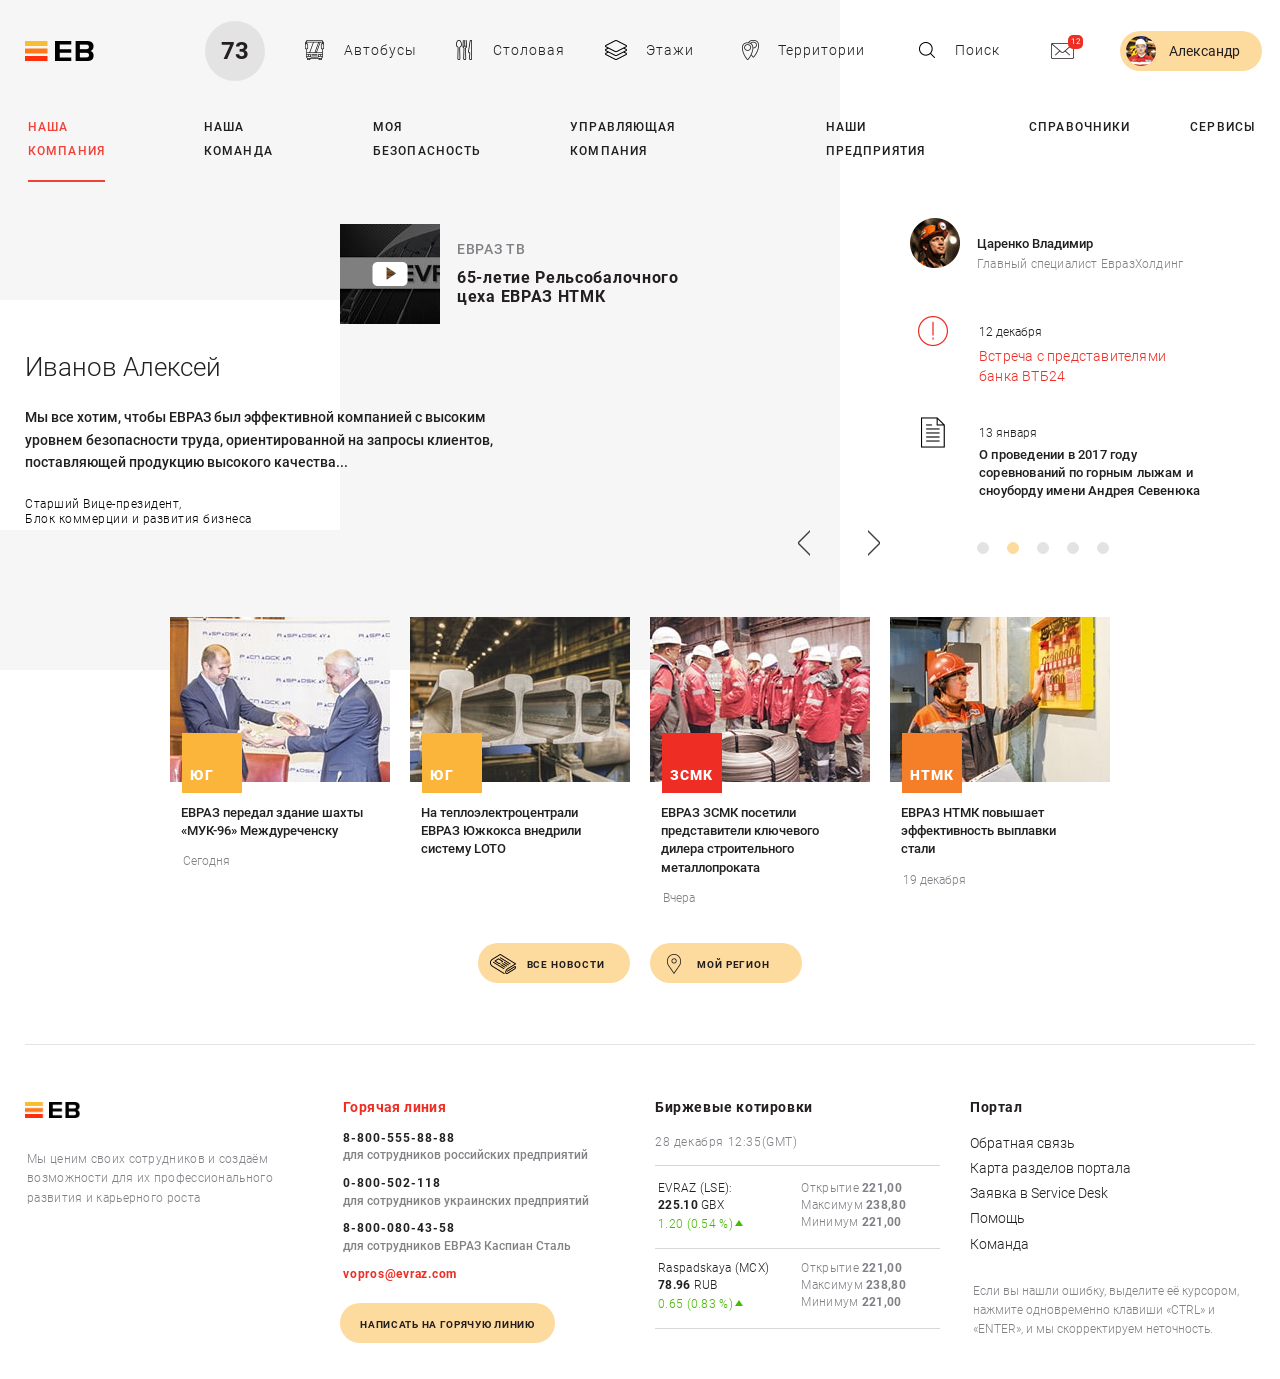
==== affinage-task/index.html @ cba4d4eb "Add new skillcheck task" ====
<!DOCTYPE html>
<html lang="ru">
<head>
  <meta charset="UTF-8">
  <meta name="viewport" content="width=device-width, initial-scale=1.0">
  <meta http-equiv="X-UA-Compatible" content="ie=edge">
  <title>ЕВ</title>
  <link rel="stylesheet" href="css/style.css">
</head>
<body>

  <div class="page-wrapper">

    <header class="page-header">

      <div class="page-header__logo">
        <img src="img/logo.png" alt="EB logo" width="69" height="20">
      </div>

      <nav class="main-nav">
        <ul class="main-nav__list">
          <li class="main-nav__item"><a class="main-nav__link main-nav__link--active">Наша компания</a></li>
          <li class="main-nav__item"><a href="#" class="main-nav__link">Наша команда</a></li>
          <li class="main-nav__item"><a href="#" class="main-nav__link">Моя безопасность</a></li>
          <li class="main-nav__item"><a href="#" class="main-nav__link">Управляющая компания</a></li>
          <li class="main-nav__item"><a href="#" class="main-nav__link">Наши предприятия</a></li>
          <li class="main-nav__item"><a href="#" class="main-nav__link">Справочники</a></li>
          <li class="main-nav__item"><a href="#" class="main-nav__link">Сервисы</a></li>
        </ul>
      </nav>

      <nav class="upper-nav">
        <ul class="upper-nav__list">

          <li class="upper-nav__item">
            <div class="upper-nav__number">
              <span>73</span>
            </div>
          </li>

          <li class="upper-nav__item">
            <a href="#" class="upper-nav__link">Автобусы</a>
          </li>

          <li class="upper-nav__item">
            <a href="#" class="upper-nav__link">Столовая</a>
          </li>

          <li class="upper-nav__item">
            <a href="#" class="upper-nav__link">Этажи</a>
          </li>

          <li class="upper-nav__item">
            <a href="#" class="upper-nav__link">Территории</a>
          </li>

          <li class="upper-nav__item">
            <a href="#" class="upper-nav__link">Поиск</a>
          </li>

          <li class="upper-nav__item">
            <div class="upper-nav__mail"></div>
          </li>

          <li class="upper-nav__item">
            <a href="#" class="upper-nav__login">Александр</a>
          </li>
        </ul>
      </nav>
    </header>

    <main class="main">

      <section class="main__quote">
        <h2 style="display:none;">Цитата старшего вице-президента компании</h1>
        <strong class="main__quote-person">Иванов Алексей</strong>
        <blockquote class="main__quote-quotation">Мы все хотим, чтобы ЕВРАЗ был эффективной компанией с высоким уровнем безопасности труда, ориентированной на запросы клиентов, поставляющей продукцию высокого качества...</blockquote>
        <span class="main__quote-position">Старший Вице-президент,<br> Блок коммерции и развития&nbsp;бизнеса</span>
      </section>

      <section class="main__video">
        <div class="main__video-show"></div>
        <div class="main__video-caption">
          <h2 class="main__video-header">Евраз ТВ</h2>
          <strong class="main__video-title">65-летие Рельсобалочного цеха&nbsp;ЕВРАЗ НТМК</strong>
        </div>
      </section>

      <aside class="aside-news">
        <div class="aside-news__person">
          <span class="aside-news__person-name">Царенко Владимир</span>
          <span class="aside-news__person-position">Главный специалист ЕвразХолдинг</span>
        </div>

        <div class="aside-news__urgent">
          <span class="aside-news__urgent-time"><time datetime="2016-12-12">12 декабря</time></span>
          <span class="aside-news__urgent-title">Встреча с представителями банка ВТБ24</span>
        </div>

        <div class="aside-news__agenda">
          <span class="aside-news__agenda-time"><time datetime="2017-01-13">13 января</time></span>
          <span class="aside-news__agenda-title">О проведении в 2017 году соревнований по горным лыжам и сноуборду имени Андрея Севенюка</span>
        </div>

        <div class="aside-news__switcher">
          <input id="switcher-1" type="radio" name="switcher-pin" class="aside-news__switcher-input">
          <label for="switcher-1" class="aside-news__switcher-label"></label>
          <input id="switcher-2" type="radio" name="switcher-pin" class="aside-news__switcher-input" checked>
          <label for="switcher-2" class="aside-news__switcher-label"></label>
          <input id="switcher-3" type="radio" name="switcher-pin" class="aside-news__switcher-input">
          <label for="switcher-3" class="aside-news__switcher-label"></label>
          <input id="switcher-4" type="radio" name="switcher-pin" class="aside-news__switcher-input">
          <label for="switcher-4" class="aside-news__switcher-label"></label>
          <input id="switcher-5" type="radio" name="switcher-pin" class="aside-news__switcher-input">
          <label for="switcher-5" class="aside-news__switcher-label"></label>

          <a href="#" class="aside-news__switcher-back">Вперёд</a>
          <a href="#" class="aside-news__switcher-forward">Назад</a>
        </div>
      </aside>

      <section class="main__news">

        <div class="main__news-list">
          <div class="main__news-item">
            <img class="main__news-img" src="img/news-1.jpg" alt="news-1" width="220" height="165">
            <div class="main__news-company main__news-company--yellow"><span>Юг</span></div>
            <a href="#" class="main__news-title">ЕВРАЗ передал здание шахты «МУК-96» Междуреченску</a>
            <em class="main__news-date"><time datetime="2016-12-28">Сегодня</time></em>
          </div>

          <div class="main__news-item">
            <img class="main__news-img" src="img/news-2.jpg" alt="news-1" width="220" height="165">
            <div class="main__news-company main__news-company--yellow"><span>Юг</span></div>
            <a href="#" class="main__news-title">На теплоэлектроцентрали ЕВРАЗ Южкокса внедрили систему LOTO</a>
          </div>

          <div class="main__news-item">
            <img class="main__news-img" src="img/news-3.jpg" alt="news-1" width="220" height="165">
            <div class="main__news-company main__news-company--red"><span>ЗСМК</span></div>
            <a href="#" class="main__news-title">ЕВРАЗ ЗСМК посетили представители ключевого дилера строительного металлопроката</a>
            <em class="main__news-date"><time datetime="2016-12-27">Вчера</time></em>
          </div>

          <div class="main__news-item">
            <img class="main__news-img" src="img/news-4.jpg" alt="news-1" width="220" height="165">
            <div class="main__news-company main__news-company--orange"><span>НТМК</span></div>
            <a href="#" class="main__news-title">ЕВРАЗ НТМК повышает эффективность выплавки стали</a>
            <em class="main__news-date"><time datetime="2016-12-19">19 декабря</time></em>
          </div>
        </div>

        <div class="main__news-btns">
          <a href="#" class="main__news-btn btn">Все новости</a>
          <a href="#" class="main__news-btn btn">Мой регион</a>
        </div>
      </section>
    </main>

    <footer class="page-footer">

      <section class="page-footer__company">
        <div class="page-footer__logo">
          <img src="img/logo.png" alt="EB logo" width="55" height="16">
        </div>
        <p class="page-footer__company-info">Мы ценим своих сотрудников и создаём возможности для их профессионального развития&nbsp;и&nbsp;карьерного роста</p>
      </section>

      <section class="page-footer__contact">
        <h2 class="page-footer__contact-header">Горячая линия</h2>

        <div class="page-footer__contact-item">
          <span class="page-footer__contact-number">8-800-555-88-88</span>
          <span class="page-footer__contact-description">для сотрудников российских предприятий</span>
        </div>

        <div class="page-footer__contact-item">
          <span class="page-footer__contact-number">0-800-502-118</span>
          <span class="page-footer__contact-description">для сотрудников украинских предприятий</span>
        </div>

        <div class="page-footer__contact-item">
          <span class="page-footer__contact-number">8-800-080-43-58</span>
          <span class="page-footer__contact-description">для сотрудников ЕВРАЗ Каспиан Сталь</span>
        </div>

        <a href="vopros@evraz.com" type="email" class="page-footer__contact-email">vopros@evraz.com</a>

        <a href="#" class="page-footer__contact-btn btn">Написать на горячую линию</a>
      </section>

      <section class="page-footer__stock">
        <h2 class="page-footer__stock-header">Биржевые котировки</h2>
        <span class="page-footer__stock-time">
          <time datetime="2016-12-28T12:35">28 декабря 12:35(GMT)</time>
        </span>

        <div class="page-footer__stock-item">
          <div class="page-footer__stock-item-left">
            <span class="page-footer__stock-company">EVRAZ&nbsp;(LSE):</span>
            <span class="page-footer__stock-value"><b>225.10</b>&nbsp;GBX</span>
            <span class="page-footer__stock-dynamics">1.20&nbsp;(0.54&nbsp;%)</span>
          </div>

          <div class="page-footer__stock-item-right">
            <span class="page-footer__stock-open">Открытие&nbsp;<b>221,00</b></span>
            <span class="page-footer__stock-max">Максимум&nbsp;<b>238,80</b></span>
            <span class="page-footer__stock-min">Минимум&nbsp;<b>221,00</b></span>
          </div>
        </div>

        <div class="page-footer__stock-item">
          <div class="page-footer__stock-item-left">
            <span class="page-footer__stock-company">Raspadskaya&nbsp;(MCX)</span>
            <span class="page-footer__stock-value"><b>78.96</b>&nbsp;RUB</span>
            <span class="page-footer__stock-dynamics">0.65&nbsp;(0.83&nbsp;%)</span>
          </div>

          <div class="page-footer__stock-item-right">
            <span class="page-footer__stock-open">Открытие&nbsp;<b>221,00</b></span>
            <span class="page-footer__stock-max">Максимум&nbsp;<b>238,80</b></span>
            <span class="page-footer__stock-min">Минимум&nbsp;<b>221,00</b></span>
          </div>
        </div>
      </section>

      <section class="page-footer__info">
        <h2 class="page-footer__info-header">Портал</h2>

        <ul class="page-footer__info-list">
          <li class="page-footer__info-item">
            <a href="#" class="page-footer__info-link">Обратная связь</a>
          </li>
          <li class="page-footer__info-item">
            <a href="#" class="page-footer__info-link">Карта разделов портала</a>
          </li>
          <li class="page-footer__info-item">
            <a href="#" class="page-footer__info-link">Заявка в Service Desk</a>
          </li>
          <li class="page-footer__info-item">
            <a href="#" class="page-footer__info-link">Помощь</a>
          </li>
          <li class="page-footer__info-item">
            <a href="#" class="page-footer__info-link">Команда</a>
          </li>
        </ul>

        <p class="page-footer__info-error">Если вы нашли ошибку, выделите её курсором, нажмите одновременно клавиши «CTRL» и «ENTER», и мы скорректируем неточность.
        </p>
      </section>
    </footer>
  </div>

  <div class="gray"></div>
  <div class="white"></div>
</body>
</html>
---- affinage-task/css/style.css ----
/*! normalize.css v7.0.0 | MIT License | github.com/necolas/normalize.css */
/* Document
   ========================================================================== */
/**
 * 1. Correct the line height in all browsers.
 * 2. Prevent adjustments of font size after orientation changes in
 *    IE on Windows Phone and in iOS.
 */
html {
  line-height: 1.15;
  /* 1 */
  -ms-text-size-adjust: 100%;
  /* 2 */
  -webkit-text-size-adjust: 100%;
  /* 2 */
}
/* Sections
   ========================================================================== */
/**
 * Remove the margin in all browsers (opinionated).
 */
body {
  margin: 0;
}
/**
 * Add the correct display in IE 9-.
 */
article,
aside,
footer,
header,
nav,
section {
  display: block;
}
/**
 * Correct the font size and margin on `h1` elements within `section` and
 * `article` contexts in Chrome, Firefox, and Safari.
 */
h1 {
  font-size: 2em;
  margin: 0.67em 0;
}
/* Grouping content
   ========================================================================== */
/**
 * Add the correct display in IE 9-.
 * 1. Add the correct display in IE.
 */
figcaption,
figure,
main {
  /* 1 */
  display: block;
}
/**
 * Add the correct margin in IE 8.
 */
figure {
  margin: 1em 40px;
}
/**
 * 1. Add the correct box sizing in Firefox.
 * 2. Show the overflow in Edge and IE.
 */
hr {
  -webkit-box-sizing: content-box;
          box-sizing: content-box;
  /* 1 */
  height: 0;
  /* 1 */
  overflow: visible;
  /* 2 */
}
/**
 * 1. Correct the inheritance and scaling of font size in all browsers.
 * 2. Correct the odd `em` font sizing in all browsers.
 */
pre {
  font-family: monospace, monospace;
  /* 1 */
  font-size: 1em;
  /* 2 */
}
/* Text-level semantics
   ========================================================================== */
/**
 * 1. Remove the gray background on active links in IE 10.
 * 2. Remove gaps in links underline in iOS 8+ and Safari 8+.
 */
a {
  background-color: transparent;
  /* 1 */
  -webkit-text-decoration-skip: objects;
  /* 2 */
}
/**
 * 1. Remove the bottom border in Chrome 57- and Firefox 39-.
 * 2. Add the correct text decoration in Chrome, Edge, IE, Opera, and Safari.
 */
abbr[title] {
  border-bottom: none;
  /* 1 */
  text-decoration: underline;
  /* 2 */
  text-decoration: underline dotted;
  /* 2 */
}
/**
 * Prevent the duplicate application of `bolder` by the next rule in Safari 6.
 */
b,
strong {
  font-weight: inherit;
}
/**
 * Add the correct font weight in Chrome, Edge, and Safari.
 */
b,
strong {
  font-weight: bolder;
}
/**
 * 1. Correct the inheritance and scaling of font size in all browsers.
 * 2. Correct the odd `em` font sizing in all browsers.
 */
code,
kbd,
samp {
  font-family: monospace, monospace;
  /* 1 */
  font-size: 1em;
  /* 2 */
}
/**
 * Add the correct font style in Android 4.3-.
 */
dfn {
  font-style: italic;
}
/**
 * Add the correct background and color in IE 9-.
 */
mark {
  background-color: #ff0;
  color: #000;
}
/**
 * Add the correct font size in all browsers.
 */
small {
  font-size: 80%;
}
/**
 * Prevent `sub` and `sup` elements from affecting the line height in
 * all browsers.
 */
sub,
sup {
  font-size: 75%;
  line-height: 0;
  position: relative;
  vertical-align: baseline;
}
sub {
  bottom: -0.25em;
}
sup {
  top: -0.5em;
}
/* Embedded content
   ========================================================================== */
/**
 * Add the correct display in IE 9-.
 */
audio,
video {
  display: inline-block;
}
/**
 * Add the correct display in iOS 4-7.
 */
audio:not([controls]) {
  display: none;
  height: 0;
}
/**
 * Remove the border on images inside links in IE 10-.
 */
img {
  border-style: none;
}
/**
 * Hide the overflow in IE.
 */
svg:not(:root) {
  overflow: hidden;
}
/* Forms
   ========================================================================== */
/**
 * 1. Change the font styles in all browsers (opinionated).
 * 2. Remove the margin in Firefox and Safari.
 */
button,
input,
optgroup,
select,
textarea {
  font-family: sans-serif;
  /* 1 */
  font-size: 100%;
  /* 1 */
  line-height: 1.15;
  /* 1 */
  margin: 0;
  /* 2 */
}
/**
 * Show the overflow in IE.
 * 1. Show the overflow in Edge.
 */
button,
input {
  /* 1 */
  overflow: visible;
}
/**
 * Remove the inheritance of text transform in Edge, Firefox, and IE.
 * 1. Remove the inheritance of text transform in Firefox.
 */
button,
select {
  /* 1 */
  text-transform: none;
}
/**
 * 1. Prevent a WebKit bug where (2) destroys native `audio` and `video`
 *    controls in Android 4.
 * 2. Correct the inability to style clickable types in iOS and Safari.
 */
button,
html [type="button"],
[type="reset"],
[type="submit"] {
  -webkit-appearance: button;
  /* 2 */
}
/**
 * Remove the inner border and padding in Firefox.
 */
button::-moz-focus-inner,
[type="button"]::-moz-focus-inner,
[type="reset"]::-moz-focus-inner,
[type="submit"]::-moz-focus-inner {
  border-style: none;
  padding: 0;
}
/**
 * Restore the focus styles unset by the previous rule.
 */
button:-moz-focusring,
[type="button"]:-moz-focusring,
[type="reset"]:-moz-focusring,
[type="submit"]:-moz-focusring {
  outline: 1px dotted ButtonText;
}
/**
 * Correct the padding in Firefox.
 */
fieldset {
  padding: 0.35em 0.75em 0.625em;
}
/**
 * 1. Correct the text wrapping in Edge and IE.
 * 2. Correct the color inheritance from `fieldset` elements in IE.
 * 3. Remove the padding so developers are not caught out when they zero out
 *    `fieldset` elements in all browsers.
 */
legend {
  -webkit-box-sizing: border-box;
          box-sizing: border-box;
  /* 1 */
  color: inherit;
  /* 2 */
  display: table;
  /* 1 */
  max-width: 100%;
  /* 1 */
  padding: 0;
  /* 3 */
  white-space: normal;
  /* 1 */
}
/**
 * 1. Add the correct display in IE 9-.
 * 2. Add the correct vertical alignment in Chrome, Firefox, and Opera.
 */
progress {
  display: inline-block;
  /* 1 */
  vertical-align: baseline;
  /* 2 */
}
/**
 * Remove the default vertical scrollbar in IE.
 */
textarea {
  overflow: auto;
}
/**
 * 1. Add the correct box sizing in IE 10-.
 * 2. Remove the padding in IE 10-.
 */
[type="checkbox"],
[type="radio"] {
  -webkit-box-sizing: border-box;
          box-sizing: border-box;
  /* 1 */
  padding: 0;
  /* 2 */
}
/**
 * Correct the cursor style of increment and decrement buttons in Chrome.
 */
[type="number"]::-webkit-inner-spin-button,
[type="number"]::-webkit-outer-spin-button {
  height: auto;
}
/**
 * 1. Correct the odd appearance in Chrome and Safari.
 * 2. Correct the outline style in Safari.
 */
[type="search"] {
  -webkit-appearance: textfield;
  /* 1 */
  outline-offset: -2px;
  /* 2 */
}
/**
 * Remove the inner padding and cancel buttons in Chrome and Safari on macOS.
 */
[type="search"]::-webkit-search-cancel-button,
[type="search"]::-webkit-search-decoration {
  -webkit-appearance: none;
}
/**
 * 1. Correct the inability to style clickable types in iOS and Safari.
 * 2. Change font properties to `inherit` in Safari.
 */
::-webkit-file-upload-button {
  -webkit-appearance: button;
  /* 1 */
  font: inherit;
  /* 2 */
}
/* Interactive
   ========================================================================== */
/*
 * Add the correct display in IE 9-.
 * 1. Add the correct display in Edge, IE, and Firefox.
 */
details,
menu {
  display: block;
}
/*
 * Add the correct display in all browsers.
 */
summary {
  display: list-item;
}
/* Scripting
   ========================================================================== */
/**
 * Add the correct display in IE 9-.
 */
canvas {
  display: inline-block;
}
/**
 * Add the correct display in IE.
 */
template {
  display: none;
}
/* Hidden
   ========================================================================== */
/**
 * Add the correct display in IE 10-.
 */
[hidden] {
  display: none;
}
html,
body {
  padding: 0;
  margin: 0;
}
body {
  font-size: 14px;
  line-height: 24px;
  font-family: "Roboto", Arial, sans-serif;
  background-color: #ffffff;
  font-weight: normal;
}
img {
  max-width: 100%;
  height: auto;
}
@font-face {
  font-family: "Roboto";
  font-style: normal;
  font-weight: normal;
  src: url("../fonts/roboto-v16-cyrillic_latin-regular.woff2") format("woff2"), url("../fonts/roboto-v16-cyrillic_latin-regular.woff") format("woff");
}
@font-face {
  font-family: "Roboto";
  font-style: normal;
  font-weight: 100;
  src: url("../fonts/roboto-v16-cyrillic_latin-100.woff2") format("woff2"), url("../fonts/roboto-v16-cyrillic_latin-100.woff") format("woff");
}
@font-face {
  font-family: "Roboto";
  font-style: normal;
  font-weight: 300;
  src: url("../fonts/roboto-v16-cyrillic_latin-300.woff2") format("woff2"), url("../fonts/roboto-v16-cyrillic_latin-300.woff") format("woff");
}
@font-face {
  font-family: "Roboto";
  font-style: normal;
  font-weight: 500;
  src: url("../fonts/roboto-v16-cyrillic_latin-500.woff2") format("woff2"), url("../fonts/roboto-v16-cyrillic_latin-500.woff") format("woff");
}
@font-face {
  font-family: "Roboto";
  font-style: normal;
  font-weight: bold;
  src: url("../fonts/roboto-v16-cyrillic_latin-700.woff2") format("woff2"), url("../fonts/roboto-v16-cyrillic_latin-700.woff") format("woff");
}
@font-face {
  font-family: "Roboto";
  font-style: normal;
  font-weight: 900;
  src: url("../fonts/roboto-v16-cyrillic_latin-900.woff2") format("woff2"), url("../fonts/roboto-v16-cyrillic_latin-900.woff") format("woff");
}
.btn {
  display: block;
  height: 40px;
  background-color: #fdda9d;
  border-radius: 25px;
  text-align: center;
}
.gray {
  position: absolute;
  top: 0;
  left: 0;
  width: 840px;
  height: 670px;
  background-color: #f6f6f6;
  z-index: 1;
}
.white {
  position: absolute;
  top: 300px;
  left: 0;
  width: 340px;
  height: 230px;
  background-color: #ffffff;
  z-index: 3;
}
.aside-news {
  display: -webkit-box;
  display: -ms-flexbox;
  display: flex;
  -webkit-box-orient: vertical;
  -webkit-box-direction: normal;
      -ms-flex-direction: column;
          flex-direction: column;
  width: 350px;
}
.aside-news__person {
  position: relative;
  padding-top: 13px;
  padding-left: 72px;
}
.aside-news__person::before {
  content: "";
  position: absolute;
  top: -4px;
  left: 5px;
  width: 50px;
  height: 50px;
  background-image: url("../img/sprite.png");
  background-repeat: no-repeat;
  background-position: -262px -5px;
}
.aside-news__person-name,
.aside-news__person-position {
  display: block;
}
.aside-news__person-name {
  font-size: 13px;
  line-height: 18.2px;
  font-weight: 500;
  color: #1f1f1f;
}
.aside-news__person-position {
  padding-top: 4px;
  font-size: 12px;
  line-height: 14.4px;
  font-weight: 300;
  color: #7f8085;
  letter-spacing: 0.2px;
}
.aside-news__urgent {
  position: relative;
  width: 200px;
  margin-top: 53px;
  padding-left: 74px;
}
.aside-news__urgent::before {
  content: "";
  position: absolute;
  top: -9px;
  left: 13px;
  width: 30px;
  height: 31px;
  background-position: -372px -5px;
  background-image: url("../img/sprite.png");
  background-repeat: no-repeat;
}
.aside-news__urgent-time,
.aside-news__urgent-title {
  display: block;
}
.aside-news__urgent-time {
  font-size: 12px;
  line-height: 14.4px;
  font-weight: 300;
  color: #231f20;
}
.aside-news__urgent-title {
  padding-top: 8px;
  font-size: 14px;
  line-height: 19.6px;
  font-weight: 300;
  color: #ee2d24;
  letter-spacing: 0.2px;
}
.aside-news__agenda {
  position: relative;
  margin-top: 40px;
  padding-left: 74px;
}
.aside-news__agenda::before {
  content: "";
  position: absolute;
  top: -9px;
  left: 16px;
  width: 24px;
  height: 31px;
  background-position: -192px -5px;
  background-image: url("../img/sprite.png");
  background-repeat: no-repeat;
}
.aside-news__agenda-time,
.aside-news__agenda-title {
  display: block;
}
.aside-news__agenda-time {
  font-size: 12px;
  line-height: 14.4px;
  font-weight: 300;
  color: #231f20;
}
.aside-news__agenda-title {
  width: 235px;
  padding-top: 5px;
  font-size: 13px;
  line-height: 18.2px;
  font-weight: 500;
  color: #1f1f1f;
  letter-spacing: 0.2px;
}
.aside-news__switcher {
  position: relative;
  display: -webkit-box;
  display: -ms-flexbox;
  display: flex;
  margin-top: 42px;
  padding-left: 72px;
  font-size: 0;
}
.aside-news__switcher-input {
  display: none;
}
.aside-news__switcher-label {
  display: block;
  content: "";
  -webkit-box-sizing: border-box;
          box-sizing: border-box;
  width: 12px;
  height: 12px;
  margin-right: 18px;
  border: 1px solid #e4e4e5;
  border-radius: 50%;
  background-color: #e3e3e4;
  cursor: pointer;
}
.aside-news__switcher-input:checked + .aside-news__switcher-label {
  border: 1px solid #fddca2;
  background-color: #fdda9d;
}
.aside-news__switcher-back::before {
  content: "";
  position: absolute;
  top: -6px;
  left: -107px;
  height: 2px;
  width: 12px;
  background-color: #413e3f;
  -webkit-transform: skewY(-45deg);
          transform: skewY(-45deg);
}
.aside-news__switcher-back::after {
  content: "";
  position: absolute;
  top: 6px;
  left: -107px;
  height: 2px;
  width: 12px;
  background-color: #413e3f;
  -webkit-transform: skewY(45deg);
          transform: skewY(45deg);
}
.aside-news__switcher-forward::before {
  content: "";
  position: absolute;
  top: -6px;
  left: -37px;
  height: 2px;
  width: 12px;
  background-color: #413e3f;
  -webkit-transform: skewY(45deg);
          transform: skewY(45deg);
}
.aside-news__switcher-forward::after {
  content: "";
  position: absolute;
  top: 6px;
  left: -37px;
  height: 2px;
  width: 12px;
  background-color: #413e3f;
  -webkit-transform: skewY(-45deg);
          transform: skewY(-45deg);
}
.main-nav {
  -webkit-box-ordinal-group: 4;
      -ms-flex-order: 3;
          order: 3;
  width: 100%;
  margin-top: 33px;
}
.main-nav__list {
  display: -webkit-box;
  display: -ms-flexbox;
  display: flex;
  -webkit-box-orient: horizontal;
  -webkit-box-direction: normal;
      -ms-flex-direction: row;
          flex-direction: row;
  margin: 0;
  padding: 0;
  list-style: none;
}
.main-nav__item:first-child {
  margin-left: 3px;
}
.main-nav__item:nth-child(2) {
  margin-left: 55px;
}
.main-nav__item:nth-child(3) {
  margin-left: 56px;
}
.main-nav__item:nth-child(4) {
  margin-left: 56px;
}
.main-nav__item:nth-child(5) {
  margin-left: 70px;
}
.main-nav__item:nth-child(6) {
  margin-left: 60px;
}
.main-nav__item:nth-child(7) {
  margin-left: 60px;
}
.main-nav__link {
  text-decoration: none;
  color: #201f1f;
  text-transform: uppercase;
  font-weight: 500;
  font-size: 12px;
  line-height: 14.4px;
  letter-spacing: 1.1px;
}
.main-nav__link:hover {
  color: #f04239;
  position: relative;
}
.main-nav__link--active {
  color: #f04239;
  position: relative;
}
.main-nav__link--active::before,
.main-nav__link:hover::before {
  content: "";
  position: absolute;
  bottom: -24px;
  width: 100%;
  height: 2px;
  background-color: #f04239;
}
.main {
  position: relative;
  display: -webkit-box;
  display: -ms-flexbox;
  display: flex;
  -ms-flex-wrap: wrap;
      flex-wrap: wrap;
  -webkit-box-pack: justify;
      -ms-flex-pack: justify;
          justify-content: space-between;
  margin-top: 60px;
  padding-bottom: 61px;
}
.main__quote {
  width: 480px;
  padding-top: 130px;
}
.main__quote-person {
  display: block;
  margin-bottom: 23px;
  font-weight: 300;
  font-size: 26px;
  line-height: 31.2px;
  color: #221f1f;
}
.main__quote-quotation {
  margin: 0;
  font-weight: 500;
  font-size: 14px;
  line-height: 22.4px;
  color: #1f1f1f;
}
.main__quote-position {
  display: block;
  margin-top: 24px;
  font-weight: 300;
  font-size: 12px;
  line-height: 14.4px;
  letter-spacing: 0.5px;
}
.main__video {
  position: absolute;
  top: 2px;
  left: 315px;
  display: -webkit-box;
  display: -ms-flexbox;
  display: flex;
  -ms-flex-wrap: wrap;
      flex-wrap: wrap;
}
.main__video-show {
  position: relative;
  width: 100px;
  height: 100px;
  background-color: gray;
  background-image: url("../img/video.jpg");
  background-repeat: no-repeat;
}
.main__video-show::before {
  content: "";
  position: absolute;
  top: 38px;
  left: 32px;
  display: block;
  background-image: url("../img/sprite.png");
  background-repeat: no-repeat;
  width: 36px;
  height: 24px;
  background-position: -412px -5px;
}
.main__video-caption {
  width: 250px;
  padding-left: 17px;
  padding-top: 16px;
}
.main__video-header {
  height: 25px;
  margin: 0;
  font-weight: 500;
  font-size: 14px;
  line-height: 19.6px;
  color: #818285;
  text-transform: uppercase;
  letter-spacing: 0.7px;
}
.main__video-title {
  display: block;
  height: 50px;
  padding-top: 3px;
  font-weight: bold;
  font-size: 16px;
  line-height: 19.2px;
  color: #231f20;
  letter-spacing: 0.7px;
}
.main__news {
  width: 100%;
  margin-top: 51px;
  display: -webkit-box;
  display: -ms-flexbox;
  display: flex;
  -webkit-box-orient: vertical;
  -webkit-box-direction: normal;
      -ms-flex-direction: column;
          flex-direction: column;
}
.main__news-list {
  display: -webkit-box;
  display: -ms-flexbox;
  display: flex;
  -webkit-box-pack: center;
      -ms-flex-pack: center;
          justify-content: center;
}
.main__news-item {
  position: relative;
  width: 220px;
  margin-right: 20px;
  text-decoration: none;
}
.main__news-item:last-child {
  margin-right: 0;
}
.main__news-company {
  position: absolute;
  left: 12px;
  top: 116px;
  width: 60px;
  height: 60px;
}
.main__news-company--yellow {
  background-color: #fcb53b;
}
.main__news-company--red {
  background-color: #ee2d24;
}
.main__news-company--orange {
  background-color: #f57f29;
}
.main__news-company span {
  display: block;
  padding-left: 8px;
  padding-top: 33px;
  font-size: 14px;
  line-height: 19.6px;
  font-weight: 900;
  color: #ffffff;
  text-transform: uppercase;
  letter-spacing: 1px;
}
.main__news-title {
  display: block;
  width: 190px;
  padding-left: 11px;
  padding-top: 15px;
  font-size: 13px;
  line-height: 18.2px;
  font-weight: 500;
  color: #221f1f;
  text-decoration: none;
}
.main__news-date {
  display: block;
  padding-left: 13px;
  padding-top: 14px;
  font-style: normal;
  font-weight: 300;
  font-size: 12px;
  line-height: 14.4px;
  color: #7f8085;
}
.main__news-btns {
  display: -webkit-box;
  display: -ms-flexbox;
  display: flex;
  -ms-flex-item-align: center;
      align-self: center;
  margin-top: 38px;
}
.main__news-btn {
  position: relative;
  width: 152px;
  -webkit-box-sizing: border-box;
          box-sizing: border-box;
  padding-top: 17px;
  font-size: 10px;
  line-height: 9px;
  font-weight: bold;
  text-transform: uppercase;
  text-decoration: none;
  color: #231f20;
  letter-spacing: 0.9px;
}
.main__news-btn:first-child {
  margin-right: 20px;
  padding-left: 23px;
}
.main__news-btn:first-child::before {
  content: "";
  position: absolute;
  top: 11px;
  left: 12px;
  width: 26px;
  height: 20px;
  background-position: -226px -5px;
  background-image: url("../img/sprite.png");
  background-repeat: no-repeat;
}
.main__news-btn:last-child {
  padding-left: 15px;
}
.main__news-btn:last-child::before {
  content: "";
  position: absolute;
  top: 11px;
  left: 17px;
  width: 14px;
  height: 20px;
  background-position: -322px -5px;
  background-image: url("../img/sprite.png");
  background-repeat: no-repeat;
}
.page-header {
  display: -webkit-box;
  display: -ms-flexbox;
  display: flex;
  -ms-flex-wrap: wrap;
      flex-wrap: wrap;
}
.page-header__logo {
  -webkit-box-ordinal-group: 2;
      -ms-flex-order: 1;
          order: 1;
  margin-right: 111px;
  padding-top: 41px;
}
.page-footer {
  display: -webkit-box;
  display: -ms-flexbox;
  display: flex;
  padding-top: 56px;
  padding-bottom: 36px;
  border-top: 1px solid #e3e3e4;
}
.page-footer__company,
.page-footer__contact,
.page-footer__stock,
.page-footer__info {
  width: 285px;
}
.page-footer__company-info {
  margin: 0;
  padding-top: 25px;
  padding-left: 2px;
  font-size: 12px;
  line-height: 19.2px;
  color: #7f8085;
  font-weight: 300;
  letter-spacing: 0.3px;
}
.page-footer__contact {
  margin-left: 30px;
}
.page-footer__contact-header {
  margin: 0;
  padding-bottom: 17px;
  padding-left: 3px;
  font-weight: bold;
  font-size: 14px;
  line-height: 12.6px;
  color: #ee2d24;
  letter-spacing: 0.4px;
}
.page-footer__contact-item {
  margin-bottom: 13.5px;
  padding-left: 3px;
}
.page-footer__contact-number,
.page-footer__contact-description {
  display: block;
}
.page-footer__contact-number {
  padding-bottom: 3px;
  font-weight: bold;
  font-size: 12px;
  line-height: 14.4px;
  color: #211f1f;
  letter-spacing: 1px;
}
.page-footer__contact-description {
  font-weight: 500;
  font-size: 12px;
  line-height: 14.4px;
  color: #818285;
}
.page-footer__contact-email {
  display: block;
  margin-top: 5px;
  padding-left: 3px;
  font-weight: bold;
  font-size: 12px;
  line-height: 14.4px;
  color: #ee2d24;
  text-decoration: none;
  letter-spacing: 0.75px;
}
.page-footer__contact-btn {
  width: 215px;
  margin-top: 22px;
  -webkit-box-sizing: border-box;
          box-sizing: border-box;
  padding-top: 17px;
  font-size: 10px;
  line-height: 9px;
  font-weight: bold;
  text-transform: uppercase;
  text-decoration: none;
  color: #231f20;
  letter-spacing: 0.7px;
}
.page-footer__stock {
  margin-left: 30px;
}
.page-footer__stock-header {
  margin: 0;
  padding-bottom: 17px;
  font-weight: bold;
  font-size: 14px;
  line-height: 12.6px;
  color: #231f20;
  letter-spacing: 0.6px;
}
.page-footer__stock-time {
  display: block;
  margin-bottom: 16px;
  padding-top: 4px;
  font-weight: 300;
  font-size: 12px;
  line-height: 14.4px;
  color: #7f7f85;
  letter-spacing: 0.6px;
}
.page-footer__stock-item {
  display: -webkit-box;
  display: -ms-flexbox;
  display: flex;
  -webkit-box-pack: justify;
      -ms-flex-pack: justify;
          justify-content: space-between;
  padding: 14px 0 17px 3px;
  border-top: 1px solid #d7d7d9;
  border-bottom: 1px solid #d7d7d9;
  letter-spacing: 0.3px;
}
.page-footer__stock-item:last-child {
  padding-top: 11px;
  border-top: none;
}
.page-footer__stock-item-right {
  padding-right: 34px;
}
.page-footer__stock-company {
  display: block;
  font-weight: 300;
  font-size: 12px;
  line-height: 16.8px;
  color: #211f1f;
}
.page-footer__stock-value {
  display: block;
  font-weight: 300;
  font-size: 12px;
  line-height: 16.8px;
  color: #211f1f;
}
.page-footer__stock-value b {
  font-weight: 700;
}
.page-footer__stock-dynamics {
  position: relative;
  display: block;
  padding-top: 3px;
  font-weight: 300;
  font-size: 12px;
  line-height: 14.4px;
  color: #46b900;
}
.page-footer__stock-dynamics::after {
  content: "";
  position: absolute;
  top: 6px;
  left: 77px;
  width: 0;
  height: 0;
  border-style: solid;
  border-width: 0 4px 6px 4px;
  border-color: transparent transparent #45ba01 transparent;
}
.page-footer__stock-open,
.page-footer__stock-max,
.page-footer__stock-min {
  display: block;
  font-weight: 300;
  font-size: 12px;
  line-height: 16.8px;
  color: #7f8085;
}
.page-footer__stock-open b,
.page-footer__stock-max b,
.page-footer__stock-min b {
  font-weight: 700;
}
.page-footer__info {
  margin-left: 30px;
}
.page-footer__info-header {
  margin: 0;
  padding-bottom: 17px;
  font-weight: bold;
  font-size: 14px;
  line-height: 12.6px;
  color: #231f20;
  letter-spacing: 0.6px;
}
.page-footer__info-list {
  margin: 0;
  padding: 0;
  list-style: none;
}
.page-footer__info-link {
  text-decoration: none;
  font-size: 14px;
  line-height: 25.2px;
  font-weight: 300;
  color: #221f1f;
}
.page-footer__info-error {
  display: block;
  margin: 0;
  padding: 25px 0 0 3px;
  font-weight: 300;
  font-size: 12px;
  line-height: 19.2px;
  color: #808185;
}
.page-wrapper {
  position: relative;
  z-index: 5;
  width: 1230px;
  margin: 0 auto;
  padding: 0 25px;
}
.upper-nav {
  -webkit-box-ordinal-group: 3;
      -ms-flex-order: 2;
          order: 2;
  width: 1050px;
}
.upper-nav__list {
  display: -webkit-box;
  display: -ms-flexbox;
  display: flex;
  -webkit-box-align: center;
      -ms-flex-align: center;
          align-items: center;
  margin: 0;
  padding-left: 0;
  list-style: none;
}
.upper-nav__item {
  position: relative;
}
.upper-nav__item::before {
  content: "";
  display: block;
  position: absolute;
  background-image: url("../img/sprite.png");
  background-repeat: no-repeat;
}
.upper-nav__item:first-child {
  margin-top: 21px;
  margin-right: 79px;
}
.upper-nav__item:nth-child(2) {
  margin-right: 76px;
}
.upper-nav__item:nth-child(2)::before {
  top: 2px;
  left: -39px;
  width: 19px;
  height: 20px;
  background-position: -45px -5px;
}
.upper-nav__item:nth-child(3) {
  margin-right: 81px;
}
.upper-nav__item:nth-child(3)::before {
  top: 2px;
  left: -37px;
  width: 16px;
  height: 20px;
  background-position: -74px -5px;
}
.upper-nav__item:nth-child(4) {
  margin-right: 84px;
}
.upper-nav__item:nth-child(4)::before {
  top: 2px;
  left: -41px;
  width: 22px;
  height: 20px;
  background-position: -100px -5px;
}
.upper-nav__item:nth-child(5) {
  margin-right: 90px;
}
.upper-nav__item:nth-child(5)::before {
  top: 2px;
  left: -36px;
  width: 17px;
  height: 20px;
  background-position: -132px -5px;
}
.upper-nav__item:nth-child(6) {
  margin-right: 55px;
}
.upper-nav__item:nth-child(6)::before {
  top: 4px;
  left: -36px;
  width: 16px;
  height: 16px;
  background-position: -346px -5px;
}
.upper-nav__item:last-child {
  margin-left: 42px;
}
.upper-nav__item:not(:first-child) {
  margin-top: 20px;
}
.upper-nav__link {
  font-size: 14px;
  line-height: 24.64px;
  letter-spacing: 1px;
  font-weight: 300;
  color: #221f1f;
  text-decoration: none;
}
.upper-nav__number {
  display: -webkit-box;
  display: -ms-flexbox;
  display: flex;
  -webkit-box-align: center;
      -ms-flex-align: center;
          align-items: center;
  -webkit-box-pack: center;
      -ms-flex-pack: center;
          justify-content: center;
  width: 60px;
  height: 60px;
  border-radius: 50%;
  background-color: #e3e3e4;
}
.upper-nav__number span {
  font-weight: 700;
  font-size: 24px;
  line-height: 28.8px;
  color: #231f20;
}
.upper-nav__mail {
  position: relative;
  content: "";
  top: 0;
  left: -4px;
  width: 23px;
  height: 16px;
  background-position: -159px -5px;
  background-image: url("../img/sprite.png");
  background-repeat: no-repeat;
  z-index: 9;
}
.upper-nav__mail::after {
  content: "12";
  position: absolute;
  top: -8px;
  right: -9px;
  display: -webkit-box;
  display: -ms-flexbox;
  display: flex;
  -webkit-box-pack: center;
      -ms-flex-pack: center;
          justify-content: center;
  -webkit-box-align: center;
      -ms-flex-align: center;
          align-items: center;
  width: 15px;
  height: 14px;
  background-color: #ee2d24;
  color: #ffffff;
  font-size: 8px;
  line-height: 9.6px;
  border-radius: 5px;
}
.upper-nav__login {
  position: relative;
  display: block;
  -webkit-box-sizing: border-box;
          box-sizing: border-box;
  width: 142px;
  height: 40px;
  padding-top: 12px;
  padding-left: 49px;
  background-color: #fdda9d;
  border-radius: 25px;
  font-size: 14px;
  line-height: 16.8px;
  color: #231f20;
  text-decoration: none;
}
.upper-nav__login::before {
  content: "";
  display: block;
  position: absolute;
  top: 5px;
  left: 6px;
  background-image: url("../img/sprite.png");
  background-repeat: no-repeat;
  width: 30px;
  height: 30px;
  background-position: -5px -5px;
}
@media (min-width: 1281px) {
  .gray {
    width: 65.6%;
  }
  .white {
    width: 26.6%;
  }
  .aside-news {
    width: 27.3%;
  }
  .aside-news__urgent {
    width: auto;
  }
  .aside-news__agenda-title {
    width: auto;
  }
  .main-nav__list {
    -webkit-box-pack: center;
        -ms-flex-pack: center;
            justify-content: center;
  }
  .main-nav__link {
    white-space: nowrap;
  }
  .main__quote {
    width: 37.5%;
  }
  .main__video {
    left: 26%;
  }
  .page-footer {
    -ms-flex-pack: distribute;
        justify-content: space-around;
  }
  .page-wrapper {
    -webkit-box-sizing: border-box;
            box-sizing: border-box;
    width: 100%;
    padding: 0 1.9%;
  }
  .upper-nav {
    display: -webkit-box;
    display: -ms-flexbox;
    display: flex;
    -webkit-box-pack: center;
        -ms-flex-pack: center;
            justify-content: center;
    width: 82%;
  }
}
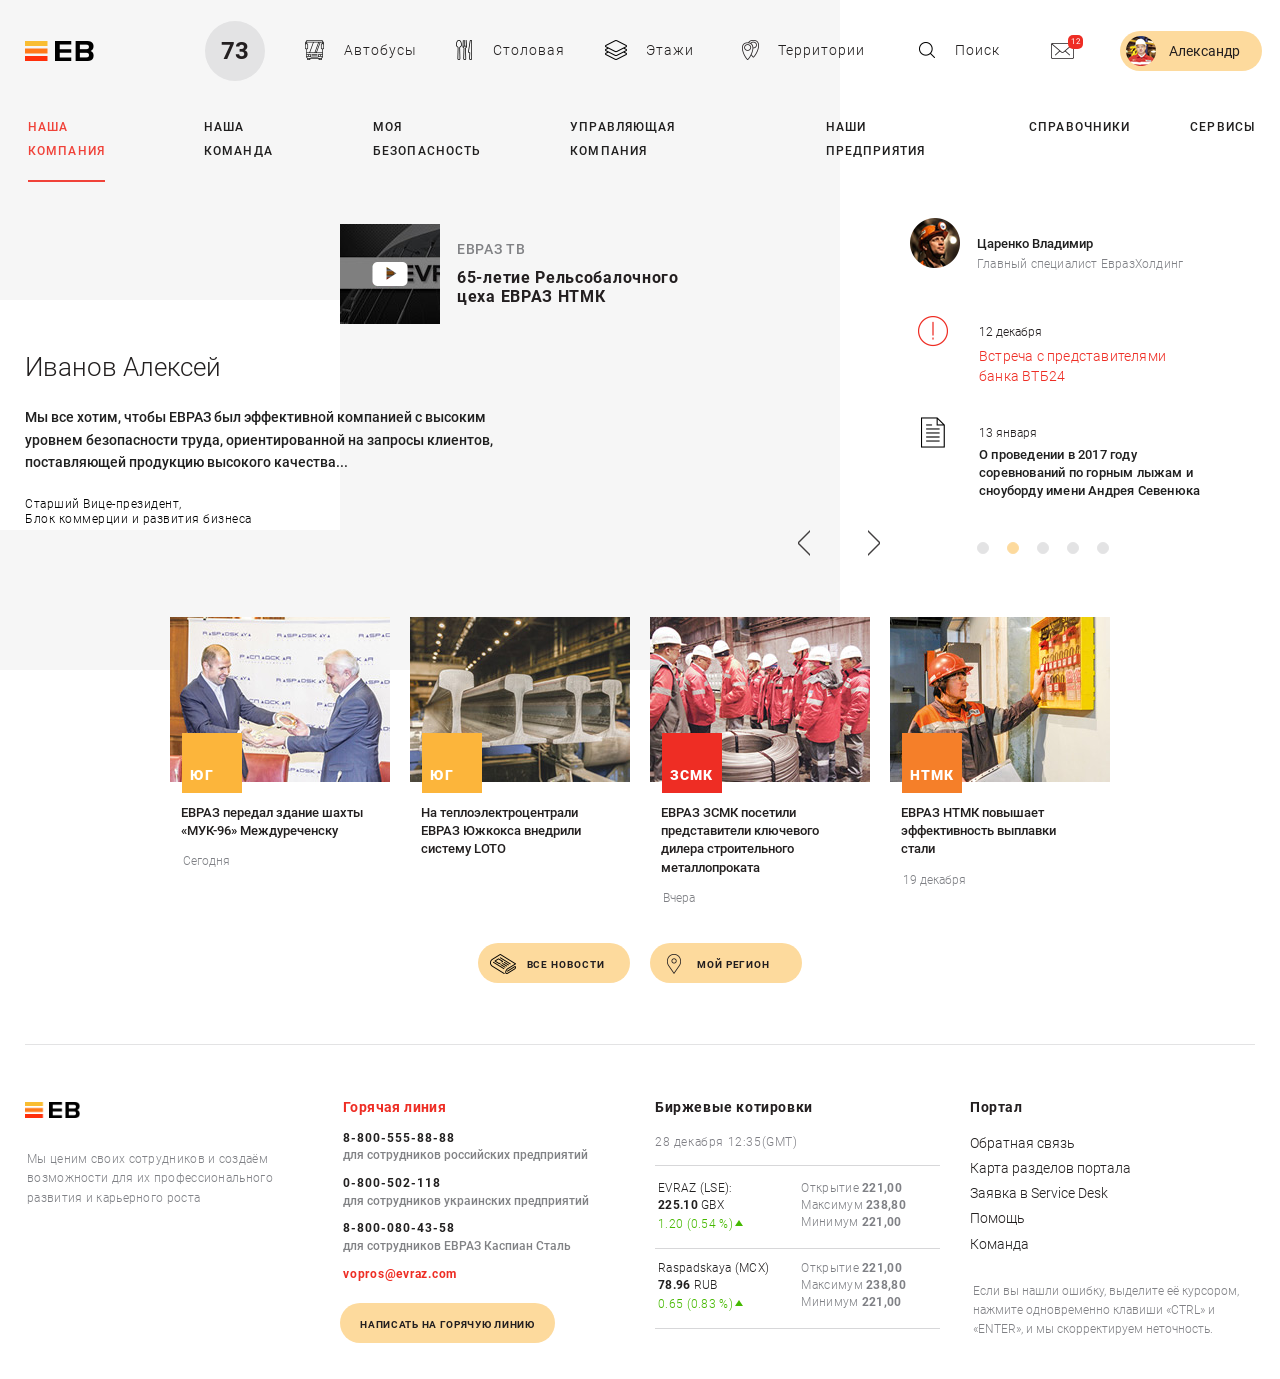
==== commit 40b98d42: "Update affinage-task" ====
--- a/affinage-task/index.html
+++ b/affinage-task/index.html
@@ -2,10 +2,10 @@
 <html lang="ru">
 <head>
   <meta charset="UTF-8">
-  <meta name="viewport" content="width=device-width, initial-scale=1.0">
+  <meta name="viewport" content="width=1280">
   <meta http-equiv="X-UA-Compatible" content="ie=edge">
   <title>ЕВ</title>
-  <link rel="stylesheet" href="css/style.css">
+  <link rel="stylesheet" href="css/style.min.css">
 </head>
 <body>
 
@@ -72,7 +72,7 @@
     <main class="main">
 
       <section class="main__quote">
-        <h2 style="display:none;">Цитата старшего вице-президента компании</h1>
+        <h2 style="display:none;">Цитата старшего вице-президента компании</h2>
         <strong class="main__quote-person">Иванов Алексей</strong>
         <blockquote class="main__quote-quotation">Мы все хотим, чтобы ЕВРАЗ был эффективной компанией с высоким уровнем безопасности труда, ориентированной на запросы клиентов, поставляющей продукцию высокого качества...</blockquote>
         <span class="main__quote-position">Старший Вице-президент,<br> Блок коммерции и развития&nbsp;бизнеса</span>
@@ -94,12 +94,12 @@
 
         <div class="aside-news__urgent">
           <span class="aside-news__urgent-time"><time datetime="2016-12-12">12 декабря</time></span>
-          <span class="aside-news__urgent-title">Встреча с представителями банка ВТБ24</span>
+          <a href="#" class="aside-news__urgent-title">Встреча с представителями банка ВТБ24</a>
         </div>
 
         <div class="aside-news__agenda">
           <span class="aside-news__agenda-time"><time datetime="2017-01-13">13 января</time></span>
-          <span class="aside-news__agenda-title">О проведении в 2017 году соревнований по горным лыжам и сноуборду имени Андрея Севенюка</span>
+          <a href="#" class="aside-news__agenda-title">О проведении в 2017 году соревнований по горным лыжам и сноуборду имени Андрея Севенюка</a>
         </div>
 
         <div class="aside-news__switcher">
@@ -184,7 +184,7 @@
           <span class="page-footer__contact-description">для сотрудников ЕВРАЗ Каспиан Сталь</span>
         </div>
 
-        <a href="vopros@evraz.com" type="email" class="page-footer__contact-email">vopros@evraz.com</a>
+        <a href="vopros@evraz.com" class="page-footer__contact-email">vopros@evraz.com</a>
 
         <a href="#" class="page-footer__contact-btn btn">Написать на горячую линию</a>
       </section>
--- a/affinage-task/css/style.min.css
+++ b/affinage-task/css/style.min.css
@@ -0,0 +1,2 @@
+/*! normalize.css v7.0.0 | MIT License | github.com/necolas/normalize.css */
+html{line-height:1.15;-ms-text-size-adjust:100%;-webkit-text-size-adjust:100%}article,aside,details,figcaption,figure,footer,header,main,menu,nav,section{display:block}h1{font-size:2em;margin:.67em 0}figure{margin:1em 40px}hr{-webkit-box-sizing:content-box;box-sizing:content-box;height:0;overflow:visible}code,kbd,pre,samp{font-family:monospace,monospace;font-size:1em}a{background-color:transparent;-webkit-text-decoration-skip:objects}abbr[title]{border-bottom:none;text-decoration:underline dotted}b,strong{font-weight:bolder}dfn{font-style:italic}mark{background-color:#ff0;color:#000}small{font-size:80%}sub,sup{font-size:75%;line-height:0;position:relative;vertical-align:baseline}sub{bottom:-.25em}sup{top:-.5em}audio,canvas,video{display:inline-block}audio:not([controls]){display:none;height:0}img{border-style:none;max-width:100%;height:auto}svg:not(:root){overflow:hidden}button,input,optgroup,select,textarea{font-family:sans-serif;font-size:100%;line-height:1.15;margin:0}button,input{overflow:visible}button,select{text-transform:none}[type=reset],[type=submit],button,html [type=button]{-webkit-appearance:button}[type=button]::-moz-focus-inner,[type=reset]::-moz-focus-inner,[type=submit]::-moz-focus-inner,button::-moz-focus-inner{border-style:none;padding:0}[type=button]:-moz-focusring,[type=reset]:-moz-focusring,[type=submit]:-moz-focusring,button:-moz-focusring{outline:1px dotted ButtonText}fieldset{padding:.35em .75em .625em}legend{color:inherit;display:table;max-width:100%;white-space:normal}progress{display:inline-block;vertical-align:baseline}textarea{overflow:auto}[type=checkbox],[type=radio],legend{-webkit-box-sizing:border-box;box-sizing:border-box;padding:0}[type=number]::-webkit-inner-spin-button,[type=number]::-webkit-outer-spin-button{height:auto}[type=search]{-webkit-appearance:textfield;outline-offset:-2px}[type=search]::-webkit-search-cancel-button,[type=search]::-webkit-search-decoration{-webkit-appearance:none}::-webkit-file-upload-button{-webkit-appearance:button;font:inherit}summary{display:list-item}[hidden],template{display:none}body,html{padding:0;margin:0}body{font-size:14px;line-height:24px;font-family:"Roboto",Arial,sans-serif;background-color:#fff;font-weight:400}@font-face{font-family:"Roboto";font-style:normal;font-weight:400;src:url(../fonts/roboto-v16-cyrillic_latin-regular.woff2) format("woff2"),url(../fonts/roboto-v16-cyrillic_latin-regular.woff) format("woff")}@font-face{font-family:"Roboto";font-style:normal;font-weight:100;src:url(../fonts/roboto-v16-cyrillic_latin-100.woff2) format("woff2"),url(../fonts/roboto-v16-cyrillic_latin-100.woff) format("woff")}@font-face{font-family:"Roboto";font-style:normal;font-weight:300;src:url(../fonts/roboto-v16-cyrillic_latin-300.woff2) format("woff2"),url(../fonts/roboto-v16-cyrillic_latin-300.woff) format("woff")}@font-face{font-family:"Roboto";font-style:normal;font-weight:500;src:url(../fonts/roboto-v16-cyrillic_latin-500.woff2) format("woff2"),url(../fonts/roboto-v16-cyrillic_latin-500.woff) format("woff")}@font-face{font-family:"Roboto";font-style:normal;font-weight:700;src:url(../fonts/roboto-v16-cyrillic_latin-700.woff2) format("woff2"),url(../fonts/roboto-v16-cyrillic_latin-700.woff) format("woff")}@font-face{font-family:"Roboto";font-style:normal;font-weight:900;src:url(../fonts/roboto-v16-cyrillic_latin-900.woff2) format("woff2"),url(../fonts/roboto-v16-cyrillic_latin-900.woff) format("woff")}.btn{display:block;height:40px;background-color:#fdda9d;border-radius:25px;text-align:center}.gray,.white{position:absolute;top:0;left:0;width:840px;height:670px;background-color:#f6f6f6;z-index:1}.white{top:300px;width:340px;height:230px;background-color:#fff;z-index:3}.aside-news{display:-webkit-box;display:-ms-flexbox;display:flex;-webkit-box-orient:vertical;-webkit-box-direction:normal;-ms-flex-direction:column;flex-direction:column;width:350px}.aside-news__person{position:relative;padding-top:13px;padding-left:72px}.aside-news__agenda::before,.aside-news__person::before,.aside-news__urgent::before{content:"";position:absolute;top:-4px;left:5px;width:50px;height:50px;background-image:url(../img/sprite.png);background-repeat:no-repeat;background-position:-262px -5px}.aside-news__person-name,.aside-news__person-position{display:block}.aside-news__person-name{font-size:13px;line-height:18.2px;font-weight:500;color:#1f1f1f}.aside-news__person-position{padding-top:4px;font-size:12px;line-height:14.4px;font-weight:300;color:#7f8085;letter-spacing:.2px}.aside-news__urgent{position:relative;width:200px;margin-top:53px;padding-left:74px}.aside-news__agenda::before,.aside-news__urgent::before{top:-9px;left:13px;width:30px;height:31px;background-position:-372px -5px}.aside-news__urgent-time,.aside-news__urgent-title{display:block}.aside-news__urgent-time{font-size:12px;line-height:14.4px;font-weight:300;color:#231f20}.aside-news__urgent-title{padding-top:8px;font-size:14px;line-height:19.6px;font-weight:300;color:#ee2d24;text-decoration:none;letter-spacing:.2px}.aside-news__agenda-title:hover,.aside-news__urgent-title:hover{text-decoration:underline;cursor:pointer}.aside-news__agenda{position:relative;margin-top:40px;padding-left:74px}.aside-news__agenda::before{left:16px;width:24px;background-position:-192px -5px}.aside-news__agenda-time,.aside-news__agenda-title{display:block}.aside-news__agenda-time{font-size:12px;line-height:14.4px;font-weight:300;color:#231f20}.aside-news__agenda-title{width:235px;padding-top:5px;font-size:13px;line-height:18.2px;font-weight:500;color:#1f1f1f;text-decoration:none;letter-spacing:.2px}.aside-news__switcher{position:relative;display:-webkit-box;display:-ms-flexbox;display:flex;margin-top:42px;padding-left:72px;font-size:0}.aside-news__switcher-input{display:none}.aside-news__switcher-label{display:block;content:"";-webkit-box-sizing:border-box;box-sizing:border-box;width:12px;height:12px;margin-right:18px;border:1px solid #e4e4e5;border-radius:50%;background-color:#e3e3e4;cursor:pointer}.aside-news__switcher-input:checked+.aside-news__switcher-label{border:1px solid #fddca2;background-color:#fdda9d}.aside-news__switcher-back::before{content:"";position:absolute;top:-6px;left:-107px;height:2px;width:12px;background-color:#413e3f;-webkit-transform:skewY(-45deg);transform:skewY(-45deg)}.aside-news__switcher-back::after,.aside-news__switcher-forward::after,.aside-news__switcher-forward::before{content:"";position:absolute;top:6px;left:-107px;height:2px;width:12px;background-color:#413e3f;-webkit-transform:skewY(45deg);transform:skewY(45deg)}.aside-news__switcher-forward::after,.aside-news__switcher-forward::before{top:-6px;left:-37px}.aside-news__switcher-forward::after{top:6px;-webkit-transform:skewY(-45deg);transform:skewY(-45deg)}.main-nav{-webkit-box-ordinal-group:4;-ms-flex-order:3;order:3;width:100%;margin-top:33px}.main-nav__list{display:-webkit-box;display:-ms-flexbox;display:flex;-webkit-box-orient:horizontal;-webkit-box-direction:normal;-ms-flex-direction:row;flex-direction:row;margin:0;padding:0;list-style:none}.main-nav__item:first-child{margin-left:3px}.main-nav__item:nth-child(2){margin-left:55px}.main-nav__item:nth-child(3),.main-nav__item:nth-child(4){margin-left:56px}.main-nav__item:nth-child(5){margin-left:70px}.main-nav__item:nth-child(6),.main-nav__item:nth-child(7){margin-left:60px}.main-nav__link{text-decoration:none;color:#201f1f;text-transform:uppercase;font-weight:500;font-size:12px;line-height:14.4px;letter-spacing:1.1px}.main-nav__link--active,.main-nav__link:hover{color:#f04239;position:relative}.main-nav__link--active::before,.main-nav__link:hover::before{content:"";position:absolute;bottom:-24px;width:100%;height:2px;background-color:#f04239}.main{position:relative;display:-webkit-box;display:-ms-flexbox;display:flex;-ms-flex-wrap:wrap;flex-wrap:wrap;-webkit-box-pack:justify;-ms-flex-pack:justify;justify-content:space-between;margin-top:60px;padding-bottom:61px}.main__quote{width:480px;padding-top:130px}.main__quote-person{display:block;margin-bottom:23px;font-weight:300;font-size:26px;line-height:31.2px;color:#221f1f}.main__quote-quotation{margin:0;font-weight:500;font-size:14px;line-height:22.4px;color:#1f1f1f}.main__quote-position{display:block;margin-top:24px;font-weight:300;font-size:12px;line-height:14.4px;letter-spacing:.5px}.main__video{position:absolute;top:2px;left:315px;display:-webkit-box;display:-ms-flexbox;display:flex;-ms-flex-wrap:wrap;flex-wrap:wrap}.main__video-show{position:relative;width:100px;height:100px;background-color:gray;background-image:url(../img/video.jpg);background-repeat:no-repeat;cursor:pointer}.main__video-show:hover{opacity:.7}.main__video-show::before{content:"";position:absolute;top:38px;left:32px;display:block;background-image:url(../img/sprite.png);background-repeat:no-repeat;width:36px;height:24px;background-position:-412px -5px}.main__video-caption{width:250px;padding-left:17px;padding-top:16px}.main__video-header{height:25px;margin:0;font-weight:500;font-size:14px;line-height:19.6px;color:#818285;text-transform:uppercase;letter-spacing:.7px}.main__video-title{display:block;height:50px;padding-top:3px;font-weight:700;font-size:16px;line-height:19.2px;color:#231f20;letter-spacing:.7px}.main__video-title:hover{text-decoration:underline;cursor:pointer}.main__news,.main__news-list{display:-webkit-box;display:-ms-flexbox;display:flex}.main__news{width:100%;margin-top:51px;-webkit-box-orient:vertical;-webkit-box-direction:normal;-ms-flex-direction:column;flex-direction:column}.main__news-list{-webkit-box-pack:center;-ms-flex-pack:center;justify-content:center}.main__news-item{position:relative;width:220px;margin-right:20px;text-decoration:none}.main__news-item:last-child{margin-right:0}.main__news-company{position:absolute;left:12px;top:116px;width:60px;height:60px}.main__news-company--yellow{background-color:#fcb53b}.main__news-company--red{background-color:#ee2d24}.main__news-company--orange{background-color:#f57f29}.main__news-company span{display:block;padding-left:8px;padding-top:33px;font-size:14px;line-height:19.6px;font-weight:900;color:#fff;text-transform:uppercase;letter-spacing:1px}.main__news-title{display:block;width:190px;padding-left:11px;padding-top:15px;font-size:13px;line-height:18.2px;font-weight:500;color:#221f1f;text-decoration:none}.main__news-btn:hover,.main__news-title:hover{text-decoration:underline}.main__news-date{display:block;padding-left:13px;padding-top:14px;font-style:normal;font-weight:300;font-size:12px;line-height:14.4px;color:#7f8085}.main__news-btns{display:-webkit-box;display:-ms-flexbox;display:flex;-ms-flex-item-align:center;align-self:center;margin-top:38px}.main__news-btn{position:relative;width:152px;-webkit-box-sizing:border-box;box-sizing:border-box;padding-top:17px;font-size:10px;line-height:9px;font-weight:700;text-transform:uppercase;text-decoration:none;color:#231f20;letter-spacing:.9px}.main__news-btn:first-child{margin-right:20px;padding-left:23px}.main__news-btn:first-child::before{content:"";position:absolute;top:11px;left:12px;width:26px;height:20px;background-position:-226px -5px;background-image:url(../img/sprite.png);background-repeat:no-repeat}.main__news-btn:last-child{padding-left:15px}.main__news-btn:last-child::before{content:"";position:absolute;top:11px;left:17px;width:14px;height:20px;background-position:-322px -5px;background-image:url(../img/sprite.png);background-repeat:no-repeat}.page-header{display:-webkit-box;display:-ms-flexbox;display:flex;-ms-flex-wrap:wrap;flex-wrap:wrap}.page-header__logo{-webkit-box-ordinal-group:2;-ms-flex-order:1;order:1;margin-right:111px;padding-top:41px}.page-footer{display:-webkit-box;display:-ms-flexbox;display:flex;padding-top:56px;padding-bottom:36px;border-top:1px solid #e3e3e4}.page-footer__company,.page-footer__contact,.page-footer__info,.page-footer__stock{width:285px}.page-footer__company-info{margin:0;padding-top:25px;padding-left:2px;font-size:12px;line-height:19.2px;color:#7f8085;font-weight:300;letter-spacing:.3px}.page-footer__contact{margin-left:30px}.page-footer__contact-header{margin:0;padding-bottom:17px;padding-left:3px;font-weight:700;font-size:14px;line-height:12.6px;color:#ee2d24;letter-spacing:.4px}.page-footer__contact-item{margin-bottom:13.5px;padding-left:3px}.page-footer__contact-description,.page-footer__contact-number{display:block}.page-footer__contact-number{padding-bottom:3px;font-weight:700;font-size:12px;line-height:14.4px;color:#211f1f;letter-spacing:1px}.page-footer__contact-description,.page-footer__contact-email{font-weight:500;font-size:12px;line-height:14.4px;color:#818285}.page-footer__contact-email{display:block;margin-top:5px;padding-left:3px;font-weight:700;color:#ee2d24;text-decoration:none;letter-spacing:.75px}.page-footer__contact-btn{width:215px;margin-top:22px;-webkit-box-sizing:border-box;box-sizing:border-box;padding-top:17px;font-size:10px;line-height:9px;font-weight:700;text-transform:uppercase;text-decoration:none;color:#231f20;letter-spacing:.7px}.page-footer__contact-btn:hover{text-decoration:underline}.page-footer__stock{margin-left:30px}.page-footer__stock-header{margin:0;padding-bottom:17px;font-weight:700;font-size:14px;line-height:12.6px;color:#231f20;letter-spacing:.6px}.page-footer__stock-time{display:block;margin-bottom:16px;padding-top:4px;font-weight:300;font-size:12px;line-height:14.4px;color:#7f7f85;letter-spacing:.6px}.page-footer__stock-item{display:-webkit-box;display:-ms-flexbox;display:flex;-webkit-box-pack:justify;-ms-flex-pack:justify;justify-content:space-between;padding:14px 0 17px 3px;border-top:1px solid #d7d7d9;border-bottom:1px solid #d7d7d9;letter-spacing:.3px}.page-footer__stock-item:last-child{padding-top:11px;border-top:none}.page-footer__stock-item-right{padding-right:34px}.page-footer__stock-company,.page-footer__stock-dynamics,.page-footer__stock-value{display:block;font-weight:300;font-size:12px;line-height:16.8px;color:#211f1f}.page-footer__stock-max b,.page-footer__stock-min b,.page-footer__stock-open b,.page-footer__stock-value b{font-weight:700}.page-footer__stock-dynamics{position:relative;padding-top:3px;line-height:14.4px;color:#46b900}.page-footer__stock-dynamics::after{content:"";position:absolute;top:6px;left:77px;width:0;height:0;border-style:solid;border-width:0 4px 6px;border-color:transparent transparent #45ba01}.page-footer__stock-max,.page-footer__stock-min,.page-footer__stock-open{display:block;font-weight:300;font-size:12px;line-height:16.8px;color:#7f8085}.page-footer__info{margin-left:30px}.page-footer__info-header{margin:0;padding-bottom:17px;font-weight:700;font-size:14px;line-height:12.6px;color:#231f20;letter-spacing:.6px}.page-footer__info-list{margin:0;padding:0;list-style:none}.page-footer__info-link{text-decoration:none;font-size:14px;line-height:25.2px;font-weight:300;color:#221f1f}.page-footer__info-link:hover{text-decoration:underline}.page-footer__info-error{display:block;margin:0;padding:25px 0 0 3px;font-weight:300;font-size:12px;line-height:19.2px;color:#808185}.page-wrapper{position:relative;z-index:5;width:1230px;margin:0 auto;padding:0 25px}.upper-nav{-webkit-box-ordinal-group:3;-ms-flex-order:2;order:2;width:1050px}.upper-nav__list{display:-webkit-box;display:-ms-flexbox;display:flex;-webkit-box-align:center;-ms-flex-align:center;align-items:center;margin:0;padding-left:0;list-style:none}.upper-nav__item{position:relative}.upper-nav__item::before{content:"";display:block;position:absolute;background-image:url(../img/sprite.png);background-repeat:no-repeat}.upper-nav__item:first-child{margin-top:21px;margin-right:79px}.upper-nav__item:nth-child(2){margin-right:76px}.upper-nav__item:nth-child(2)::before{top:2px;left:-39px;width:19px;height:20px;background-position:-45px -5px}.upper-nav__item:nth-child(3){margin-right:81px}.upper-nav__item:nth-child(3)::before{top:2px;left:-37px;width:16px;height:20px;background-position:-74px -5px}.upper-nav__item:nth-child(4){margin-right:84px}.upper-nav__item:nth-child(4)::before{top:2px;left:-41px;width:22px;height:20px;background-position:-100px -5px}.upper-nav__item:nth-child(5){margin-right:90px}.upper-nav__item:nth-child(5)::before{top:2px;left:-36px;width:17px;height:20px;background-position:-132px -5px}.upper-nav__item:nth-child(6){margin-right:55px}.upper-nav__item:nth-child(6)::before{top:4px;left:-36px;width:16px;height:16px;background-position:-346px -5px}.upper-nav__item:last-child{margin-left:42px}.upper-nav__item:not(:first-child){margin-top:20px}.upper-nav__link{font-size:14px;line-height:24.64px;letter-spacing:1px;font-weight:300;color:#221f1f;text-decoration:none}.upper-nav__link:hover,.upper-nav__login:hover{color:#000;text-decoration:underline}.upper-nav__mail::after,.upper-nav__number{display:-webkit-box;display:-ms-flexbox;display:flex;-webkit-box-align:center;-ms-flex-align:center;align-items:center;-webkit-box-pack:center;-ms-flex-pack:center;justify-content:center;width:60px;height:60px;border-radius:50%;background-color:#e3e3e4}.upper-nav__number span{font-weight:700;font-size:24px;line-height:28.8px;color:#231f20}.upper-nav__mail{position:relative;content:"";top:0;left:-4px;width:23px;height:16px;background-position:-159px -5px;background-image:url(../img/sprite.png);background-repeat:no-repeat;z-index:9;cursor:pointer}.upper-nav__mail::after{content:"12";position:absolute;top:-8px;right:-9px;width:15px;height:14px;background-color:#ee2d24;color:#fff;font-size:8px;line-height:9.6px;border-radius:5px}.upper-nav__login{position:relative;display:block;-webkit-box-sizing:border-box;box-sizing:border-box;width:142px;height:40px;padding-top:12px;padding-left:49px;background-color:#fdda9d;border-radius:25px;font-size:14px;line-height:16.8px;color:#231f20;text-decoration:none}.upper-nav__login::before{content:"";display:block;position:absolute;top:5px;left:6px;background-image:url(../img/sprite.png);background-repeat:no-repeat;width:30px;height:30px;background-position:-5px -5px}@media (min-width:1281px){.gray{width:65.6%}.white{width:26.6%}.aside-news{width:27.3%}.aside-news__agenda-title,.aside-news__urgent{width:auto}.main-nav__list{-webkit-box-pack:center;-ms-flex-pack:center;justify-content:center}.main-nav__link{white-space:nowrap}.main__quote{width:37.5%}.main__video{left:26%}.page-footer{-ms-flex-pack:distribute;justify-content:space-around}.page-wrapper{-webkit-box-sizing:border-box;box-sizing:border-box;width:100%;padding:0 1.9%}.upper-nav{display:-webkit-box;display:-ms-flexbox;display:flex;-webkit-box-pack:center;-ms-flex-pack:center;justify-content:center;width:82%}}
